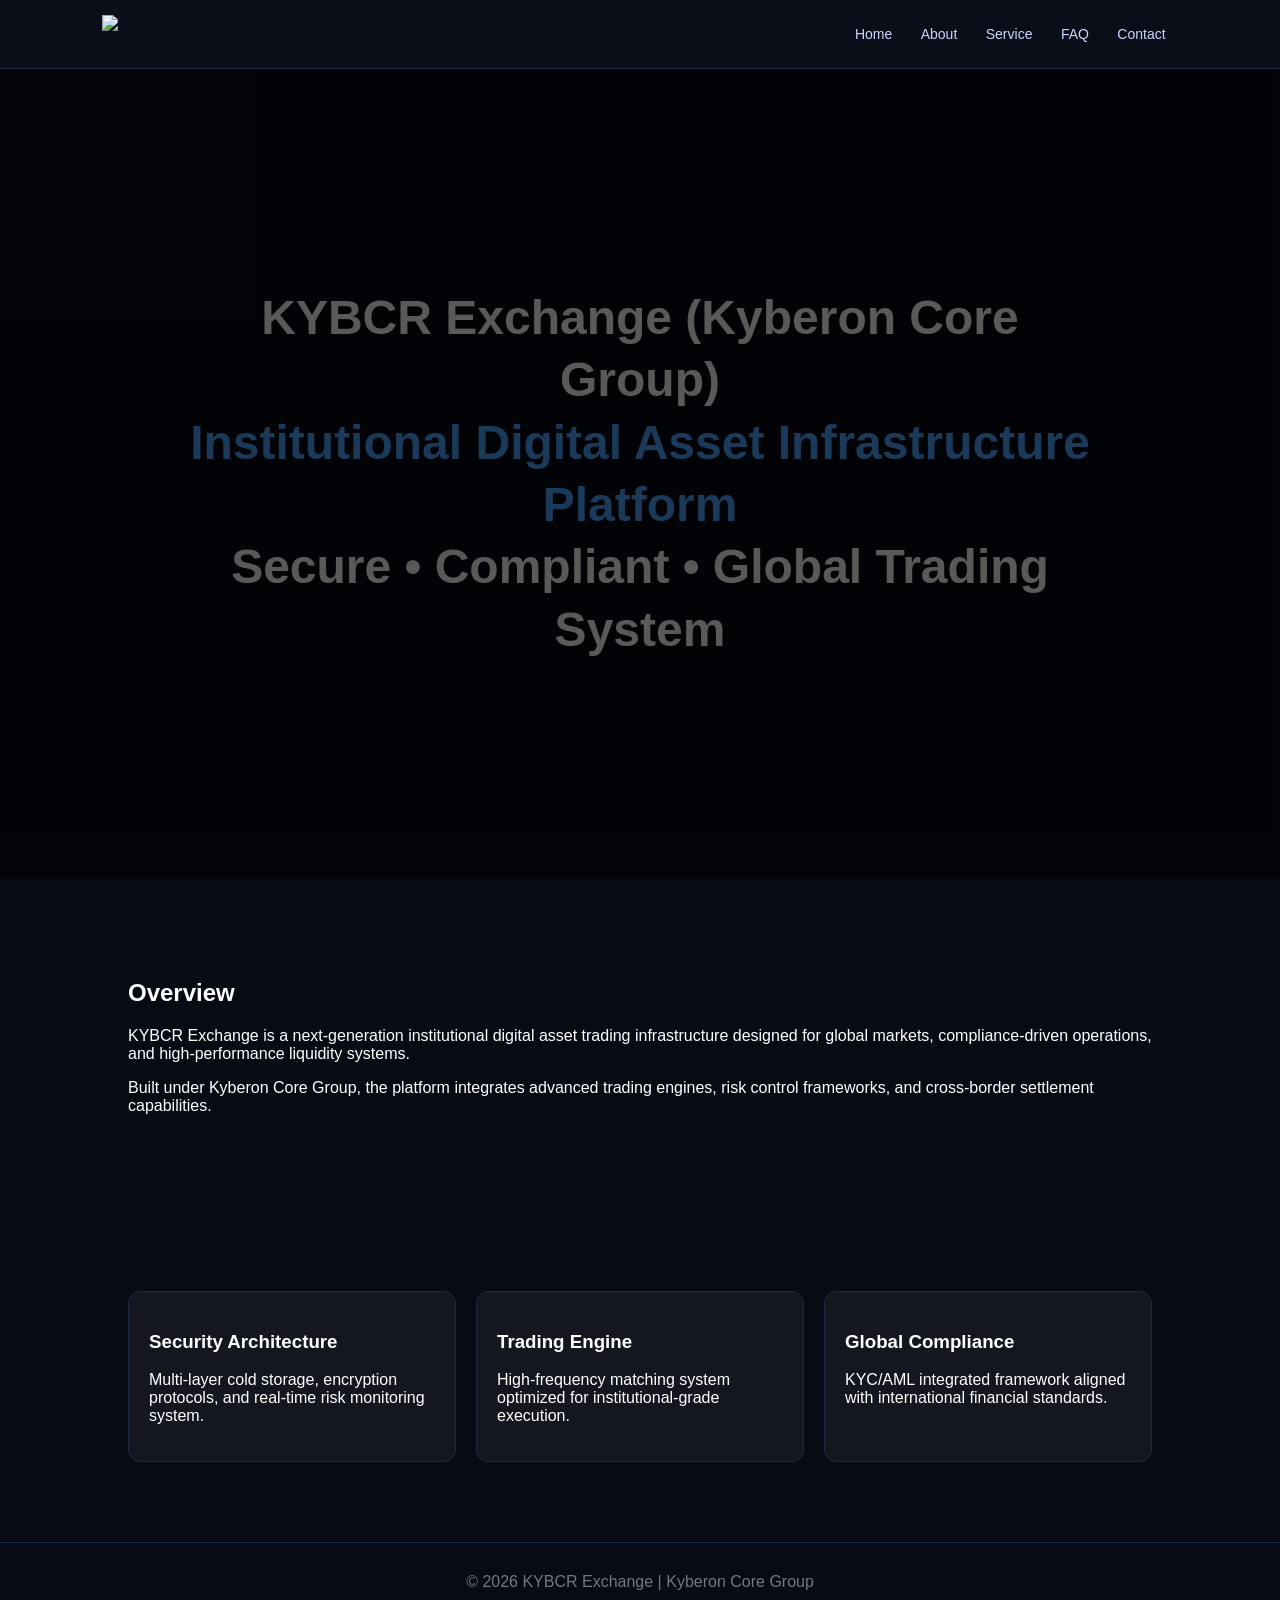
==== index.html @ f84ac25a "Create index.html" ====
<!DOCTYPE html>
<html lang="en">
<head>
<meta charset="UTF-8">
<title>KYBCR Exchange | Kyberon Core Group</title>

<style>
body{
margin:0;
font-family:Arial;
background:#070b14;
color:#fff;
}

/* NAV */
nav{
position:sticky;
top:0;
display:flex;
justify-content:space-between;
align-items:center;
padding:15px 8%;
background:rgba(10,15,25,0.9);
border-bottom:1px solid #1f2a44;
}

nav a{
color:#cbd5ff;
margin:0 12px;
text-decoration:none;
font-size:14px;
}
nav a:hover{color:#4da3ff;}

.logo{height:38px;}

/* HERO */
.hero{
height:90vh;
background:url('assets/hero-home.jpg') center/cover;
display:flex;
align-items:center;
justify-content:center;
text-align:center;
position:relative;
}

.hero::after{
content:'';
position:absolute;
top:0;left:0;
width:100%;height:100%;
background:rgba(0,0,0,0.65);
}

.hero h1{
position:relative;
font-size:48px;
max-width:900px;
line-height:1.3;
}

.hero span{color:#4da3ff;}

/* SECTIONS */
.section{padding:80px 10%;}

.grid{
display:flex;
gap:20px;
}

.card{
flex:1;
background:rgba(255,255,255,0.05);
border:1px solid #1f2a44;
padding:20px;
border-radius:12px;
}

/* FOOTER */
footer{
text-align:center;
padding:30px;
border-top:1px solid #1f2a44;
color:#777;
}
</style>
</head>

<body>

<nav>
<img src="assets/logo.png" class="logo">
<div>
<a href="index.html">Home</a>
<a href="about.html">About</a>
<a href="service.html">Service</a>
<a href="faq.html">FAQ</a>
<a href="contact.html">Contact</a>
</div>
</nav>

<div class="hero">
<h1>
KYBCR Exchange (Kyberon Core Group)<br>
<span>Institutional Digital Asset Infrastructure Platform</span><br>
Secure • Compliant • Global Trading System
</h1>
</div>

<div class="section">
<h2>Overview</h2>
<p>
KYBCR Exchange is a next-generation institutional digital asset trading infrastructure designed for global markets, compliance-driven operations, and high-performance liquidity systems.
</p>
<p>
Built under Kyberon Core Group, the platform integrates advanced trading engines, risk control frameworks, and cross-border settlement capabilities.
</p>
</div>

<div class="section grid">

<div class="card">
<h3>Security Architecture</h3>
<p>Multi-layer cold storage, encryption protocols, and real-time risk monitoring system.</p>
</div>

<div class="card">
<h3>Trading Engine</h3>
<p>High-frequency matching system optimized for institutional-grade execution.</p>
</div>

<div class="card">
<h3>Global Compliance</h3>
<p>KYC/AML integrated framework aligned with international financial standards.</p>
</div>

</div>

<footer>
© 2026 KYBCR Exchange | Kyberon Core Group
</footer>

</body>
</html>
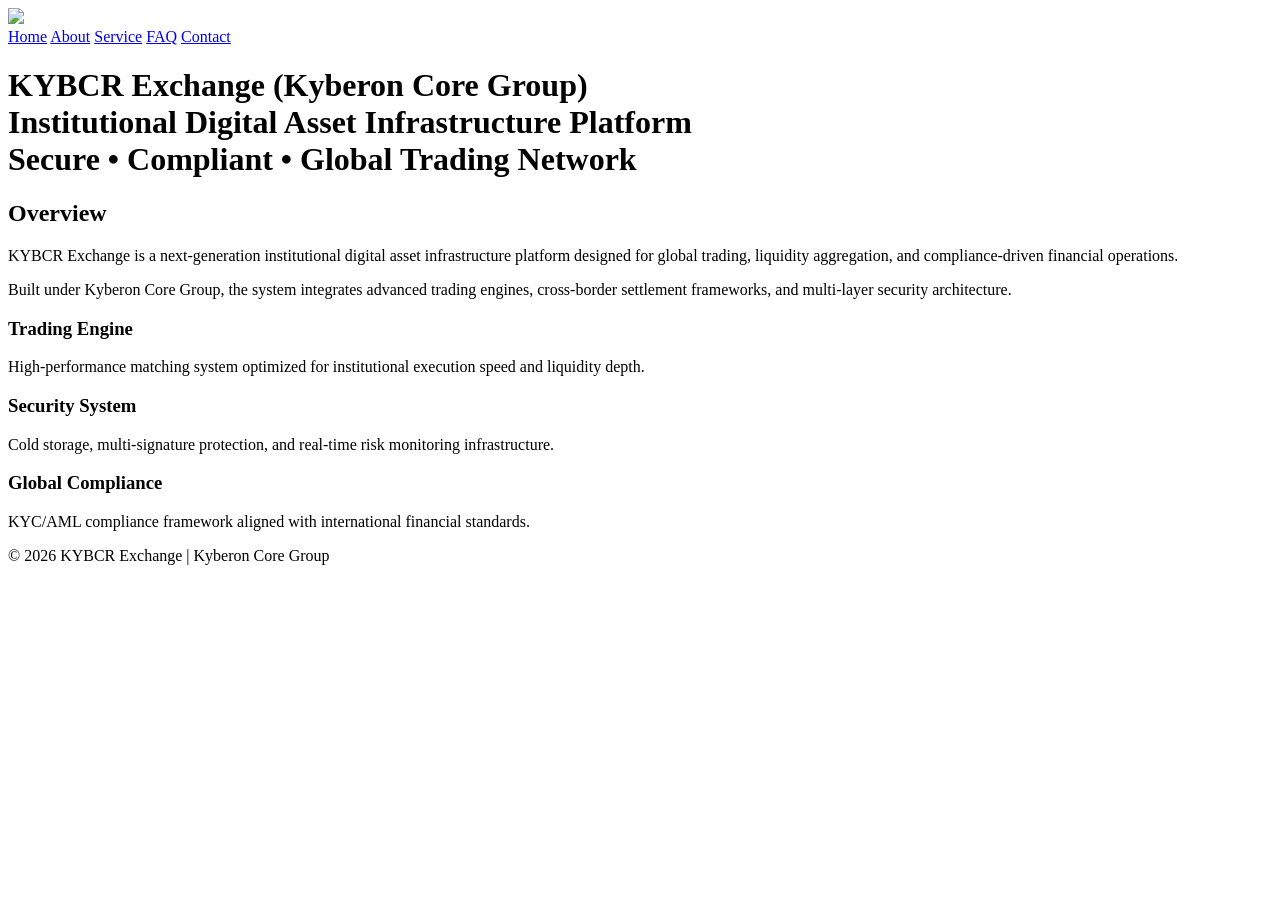
==== commit 4d60c120: "Update index.html" ====
--- a/index.html
+++ b/index.html
@@ -3,89 +3,7 @@
 <head>
 <meta charset="UTF-8">
 <title>KYBCR Exchange | Kyberon Core Group</title>
-
-<style>
-body{
-margin:0;
-font-family:Arial;
-background:#070b14;
-color:#fff;
-}
-
-/* NAV */
-nav{
-position:sticky;
-top:0;
-display:flex;
-justify-content:space-between;
-align-items:center;
-padding:15px 8%;
-background:rgba(10,15,25,0.9);
-border-bottom:1px solid #1f2a44;
-}
-
-nav a{
-color:#cbd5ff;
-margin:0 12px;
-text-decoration:none;
-font-size:14px;
-}
-nav a:hover{color:#4da3ff;}
-
-.logo{height:38px;}
-
-/* HERO */
-.hero{
-height:90vh;
-background:url('assets/hero-home.jpg') center/cover;
-display:flex;
-align-items:center;
-justify-content:center;
-text-align:center;
-position:relative;
-}
-
-.hero::after{
-content:'';
-position:absolute;
-top:0;left:0;
-width:100%;height:100%;
-background:rgba(0,0,0,0.65);
-}
-
-.hero h1{
-position:relative;
-font-size:48px;
-max-width:900px;
-line-height:1.3;
-}
-
-.hero span{color:#4da3ff;}
-
-/* SECTIONS */
-.section{padding:80px 10%;}
-
-.grid{
-display:flex;
-gap:20px;
-}
-
-.card{
-flex:1;
-background:rgba(255,255,255,0.05);
-border:1px solid #1f2a44;
-padding:20px;
-border-radius:12px;
-}
-
-/* FOOTER */
-footer{
-text-align:center;
-padding:30px;
-border-top:1px solid #1f2a44;
-color:#777;
-}
-</style>
+<link rel="stylesheet" href="assets/style.css">
 </head>
 
 <body>
@@ -101,39 +19,39 @@
 </div>
 </nav>
 
-<div class="hero">
+<div class="hero" style="background-image:url('assets/hero-home.jpg');">
 <h1>
 KYBCR Exchange (Kyberon Core Group)<br>
 <span>Institutional Digital Asset Infrastructure Platform</span><br>
-Secure • Compliant • Global Trading System
+Secure • Compliant • Global Trading Network
 </h1>
 </div>
 
 <div class="section">
 <h2>Overview</h2>
 <p>
-KYBCR Exchange is a next-generation institutional digital asset trading infrastructure designed for global markets, compliance-driven operations, and high-performance liquidity systems.
+KYBCR Exchange is a next-generation institutional digital asset infrastructure platform designed for global trading, liquidity aggregation, and compliance-driven financial operations.
 </p>
 <p>
-Built under Kyberon Core Group, the platform integrates advanced trading engines, risk control frameworks, and cross-border settlement capabilities.
+Built under Kyberon Core Group, the system integrates advanced trading engines, cross-border settlement frameworks, and multi-layer security architecture.
 </p>
 </div>
 
 <div class="section grid">
 
 <div class="card">
-<h3>Security Architecture</h3>
-<p>Multi-layer cold storage, encryption protocols, and real-time risk monitoring system.</p>
+<h3>Trading Engine</h3>
+<p>High-performance matching system optimized for institutional execution speed and liquidity depth.</p>
 </div>
 
 <div class="card">
-<h3>Trading Engine</h3>
-<p>High-frequency matching system optimized for institutional-grade execution.</p>
+<h3>Security System</h3>
+<p>Cold storage, multi-signature protection, and real-time risk monitoring infrastructure.</p>
 </div>
 
 <div class="card">
 <h3>Global Compliance</h3>
-<p>KYC/AML integrated framework aligned with international financial standards.</p>
+<p>KYC/AML compliance framework aligned with international financial standards.</p>
 </div>
 
 </div>
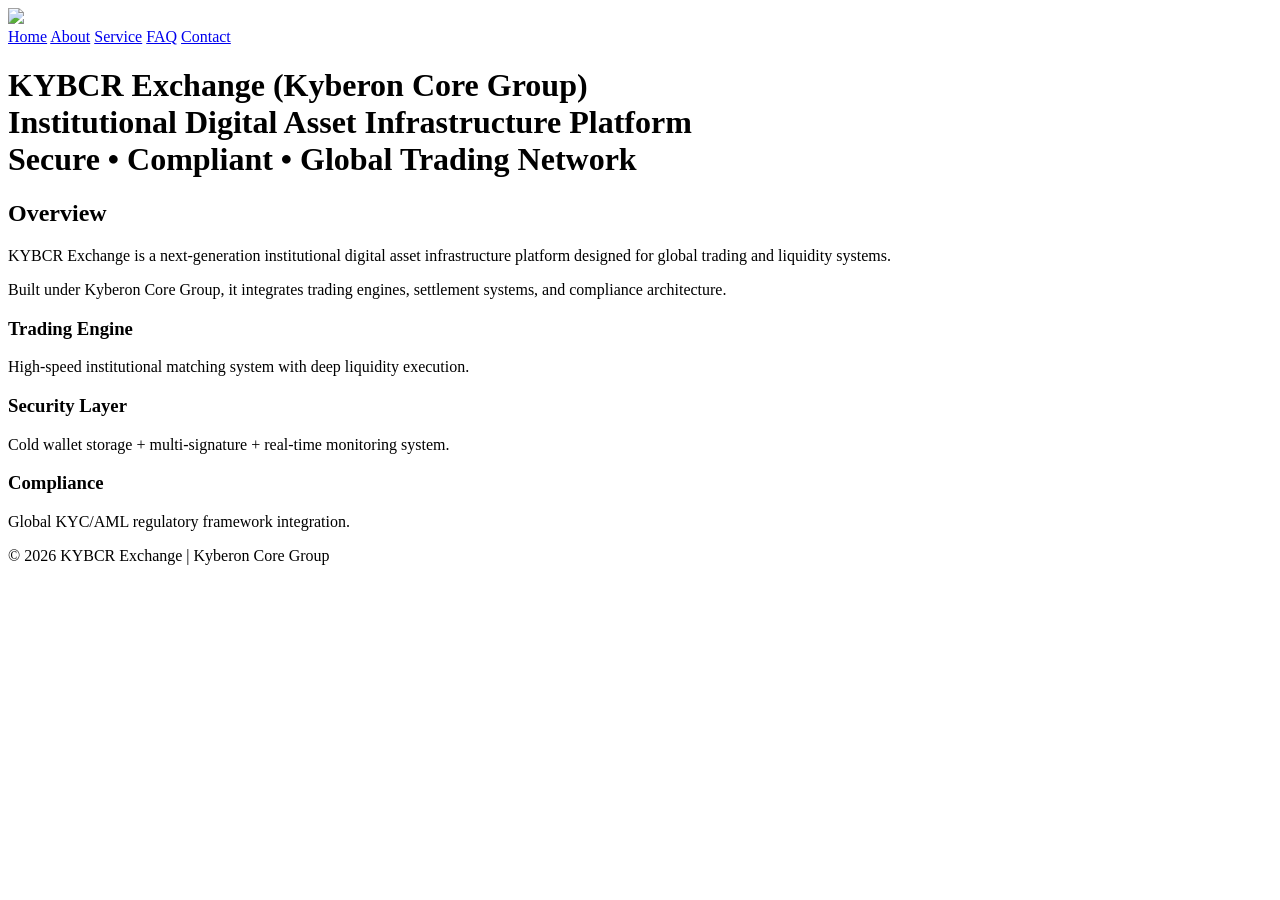
==== commit 581549c8: "Update index.html" ====
--- a/index.html
+++ b/index.html
@@ -3,13 +3,14 @@
 <head>
 <meta charset="UTF-8">
 <title>KYBCR Exchange | Kyberon Core Group</title>
-<link rel="stylesheet" href="assets/style.css">
+
+<link rel="stylesheet" href="css/style.css">
 </head>
 
 <body>
 
 <nav>
-<img src="assets/logo.png" class="logo">
+<img src="images/logo.png" class="logo">
 <div>
 <a href="index.html">Home</a>
 <a href="about.html">About</a>
@@ -19,7 +20,7 @@
 </div>
 </nav>
 
-<div class="hero" style="background-image:url('assets/hero-home.jpg');">
+<div class="hero" style="background-image:url('images/hero-home.jpg');">
 <h1>
 KYBCR Exchange (Kyberon Core Group)<br>
 <span>Institutional Digital Asset Infrastructure Platform</span><br>
@@ -30,10 +31,10 @@
 <div class="section">
 <h2>Overview</h2>
 <p>
-KYBCR Exchange is a next-generation institutional digital asset infrastructure platform designed for global trading, liquidity aggregation, and compliance-driven financial operations.
+KYBCR Exchange is a next-generation institutional digital asset infrastructure platform designed for global trading and liquidity systems.
 </p>
 <p>
-Built under Kyberon Core Group, the system integrates advanced trading engines, cross-border settlement frameworks, and multi-layer security architecture.
+Built under Kyberon Core Group, it integrates trading engines, settlement systems, and compliance architecture.
 </p>
 </div>
 
@@ -41,17 +42,17 @@
 
 <div class="card">
 <h3>Trading Engine</h3>
-<p>High-performance matching system optimized for institutional execution speed and liquidity depth.</p>
+<p>High-speed institutional matching system with deep liquidity execution.</p>
 </div>
 
 <div class="card">
-<h3>Security System</h3>
-<p>Cold storage, multi-signature protection, and real-time risk monitoring infrastructure.</p>
+<h3>Security Layer</h3>
+<p>Cold wallet storage + multi-signature + real-time monitoring system.</p>
 </div>
 
 <div class="card">
-<h3>Global Compliance</h3>
-<p>KYC/AML compliance framework aligned with international financial standards.</p>
+<h3>Compliance</h3>
+<p>Global KYC/AML regulatory framework integration.</p>
 </div>
 
 </div>
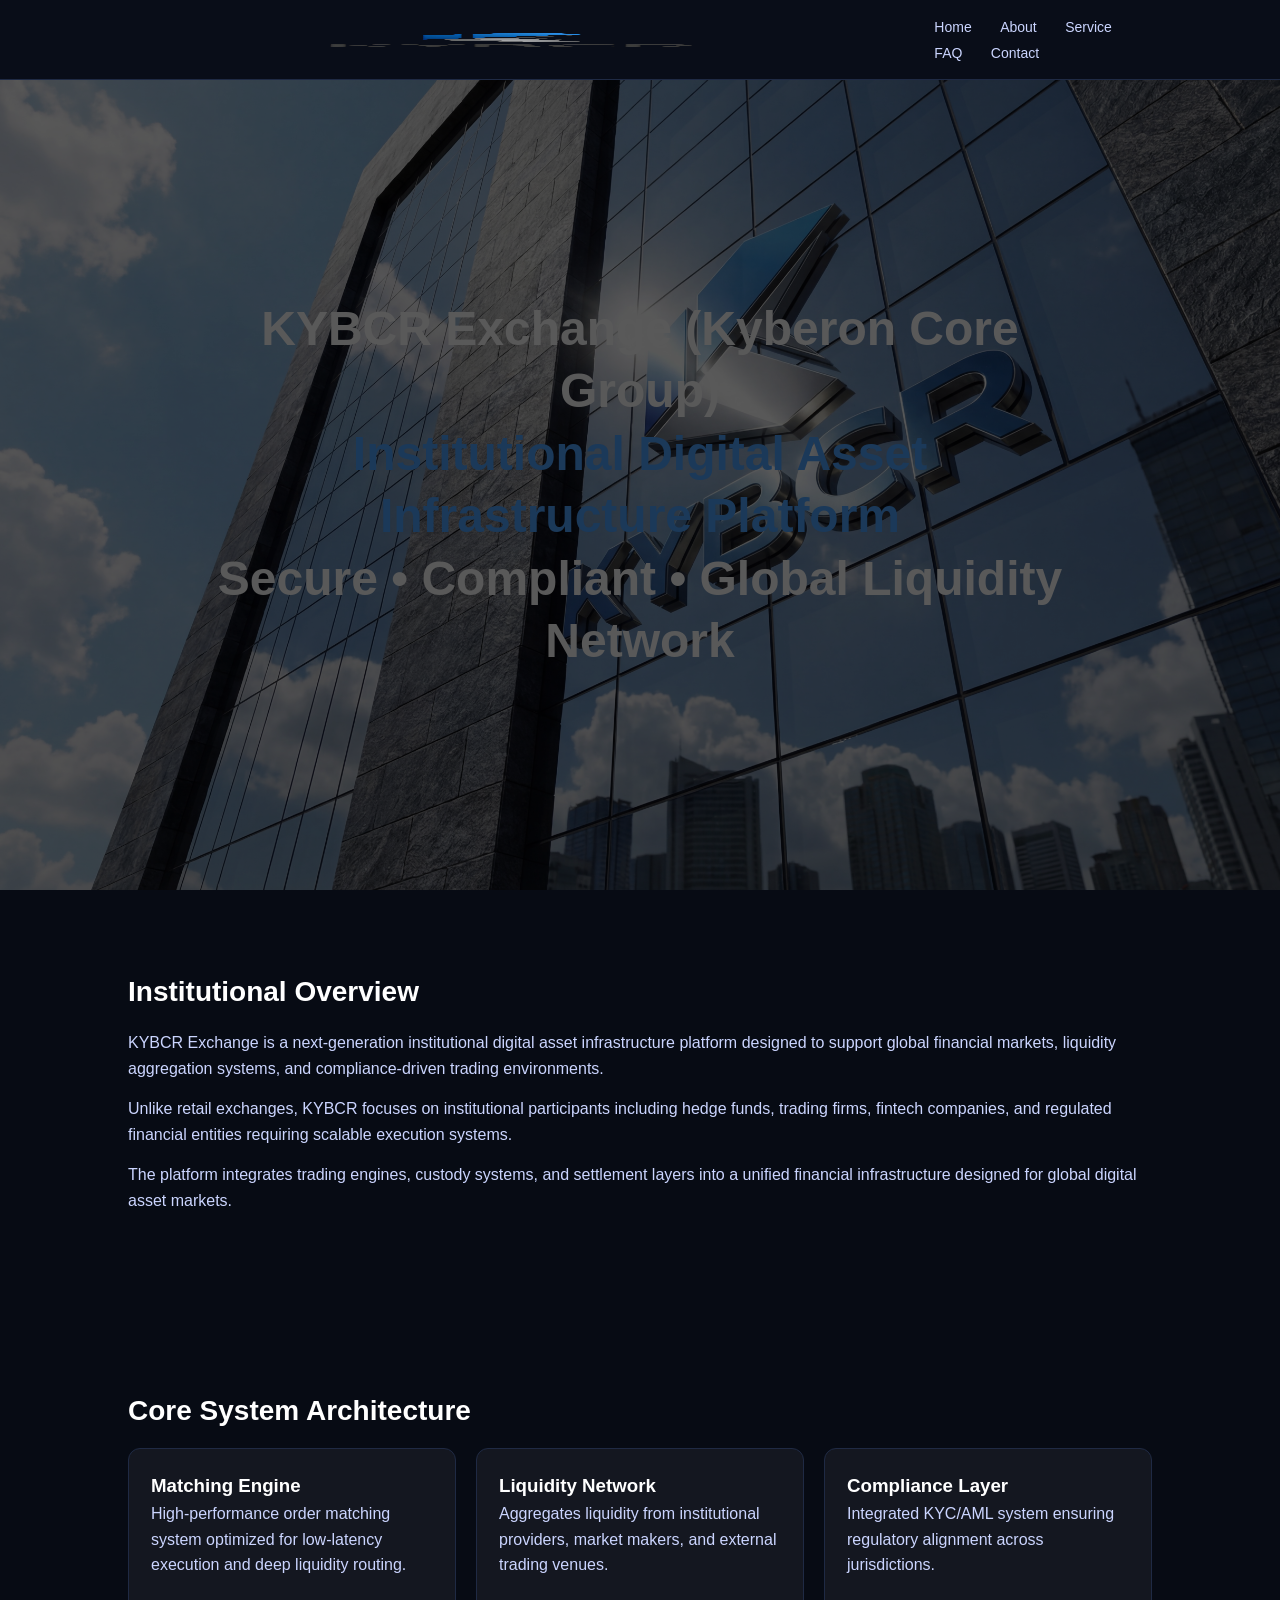
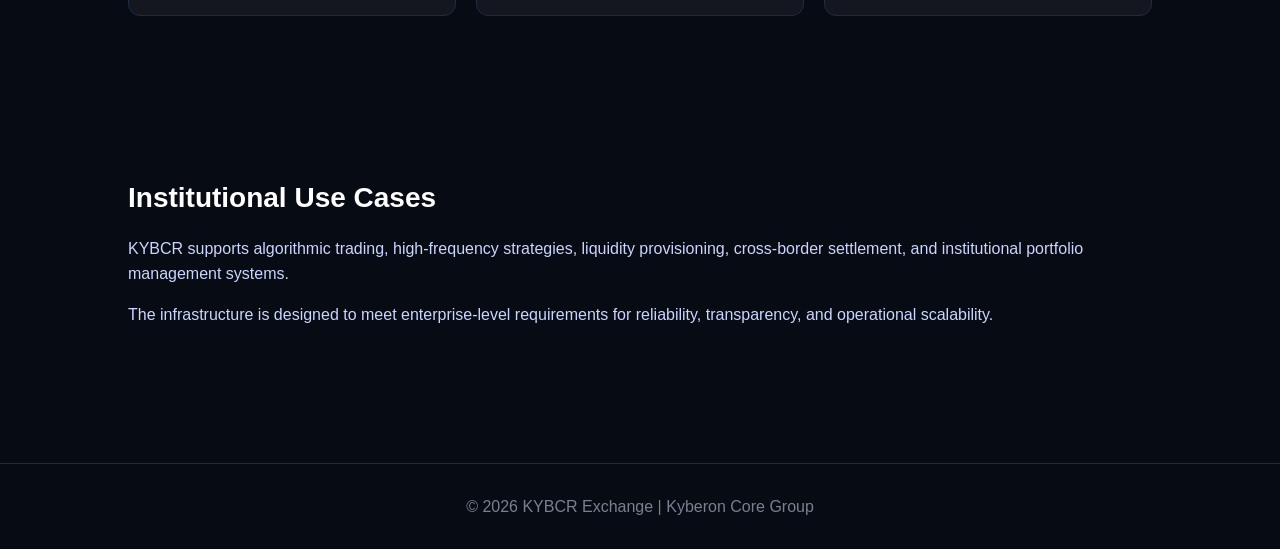
==== commit 25adea9c: "Update index.html" ====
--- a/index.html
+++ b/index.html
@@ -3,7 +3,6 @@
 <head>
 <meta charset="UTF-8">
 <title>KYBCR Exchange | Kyberon Core Group</title>
-
 <link rel="stylesheet" href="css/style.css">
 </head>
 
@@ -24,37 +23,65 @@
 <h1>
 KYBCR Exchange (Kyberon Core Group)<br>
 <span>Institutional Digital Asset Infrastructure Platform</span><br>
-Secure • Compliant • Global Trading Network
+Secure • Compliant • Global Liquidity Network
 </h1>
 </div>
 
 <div class="section">
-<h2>Overview</h2>
+<h2>Institutional Overview</h2>
+
 <p>
-KYBCR Exchange is a next-generation institutional digital asset infrastructure platform designed for global trading and liquidity systems.
+KYBCR Exchange is a next-generation institutional digital asset infrastructure platform designed to support global financial markets, liquidity aggregation systems, and compliance-driven trading environments.
 </p>
+
 <p>
-Built under Kyberon Core Group, it integrates trading engines, settlement systems, and compliance architecture.
+Unlike retail exchanges, KYBCR focuses on institutional participants including hedge funds, trading firms, fintech companies, and regulated financial entities requiring scalable execution systems.
+</p>
+
+<p>
+The platform integrates trading engines, custody systems, and settlement layers into a unified financial infrastructure designed for global digital asset markets.
 </p>
 </div>
 
-<div class="section grid">
+<div class="section">
+<h2>Core System Architecture</h2>
+
+<div class="grid">
 
 <div class="card">
-<h3>Trading Engine</h3>
-<p>High-speed institutional matching system with deep liquidity execution.</p>
+<h3>Matching Engine</h3>
+<p>
+High-performance order matching system optimized for low-latency execution and deep liquidity routing.
+</p>
 </div>
 
 <div class="card">
-<h3>Security Layer</h3>
-<p>Cold wallet storage + multi-signature + real-time monitoring system.</p>
+<h3>Liquidity Network</h3>
+<p>
+Aggregates liquidity from institutional providers, market makers, and external trading venues.
+</p>
 </div>
 
 <div class="card">
-<h3>Compliance</h3>
-<p>Global KYC/AML regulatory framework integration.</p>
+<h3>Compliance Layer</h3>
+<p>
+Integrated KYC/AML system ensuring regulatory alignment across jurisdictions.
+</p>
 </div>
 
+</div>
+</div>
+
+<div class="section">
+<h2>Institutional Use Cases</h2>
+
+<p>
+KYBCR supports algorithmic trading, high-frequency strategies, liquidity provisioning, cross-border settlement, and institutional portfolio management systems.
+</p>
+
+<p>
+The infrastructure is designed to meet enterprise-level requirements for reliability, transparency, and operational scalability.
+</p>
 </div>
 
 <footer>
--- a/css/style.css
+++ b/css/style.css
@@ -0,0 +1,228 @@
+/* ===================================================
+KYBCR Exchange (Kyberon Core Group)
+Official Enterprise CSS
+Theme: Black / Blue / Silver (FinTech / Exchange Style)
+Folder: /css/style.css
+=================================================== */
+
+/* RESET */
+*{
+margin:0;
+padding:0;
+box-sizing:border-box;
+}
+
+body{
+font-family:Arial, Helvetica, sans-serif;
+background:#070b14;
+color:#ffffff;
+line-height:1.6;
+}
+
+/* ================= NAVBAR ================= */
+nav{
+position:sticky;
+top:0;
+z-index:999;
+display:flex;
+justify-content:space-between;
+align-items:center;
+padding:14px 8%;
+background:rgba(10,15,25,0.92);
+backdrop-filter:blur(10px);
+border-bottom:1px solid #1f2a44;
+}
+
+nav a{
+margin:0 12px;
+font-size:14px;
+color:#cbd5ff;
+text-decoration:none;
+transition:0.3s;
+}
+
+nav a:hover{
+color:#4da3ff;
+}
+
+/* LOGO */
+.logo{
+height:38px;
+}
+
+/* ================= HERO FULL ================= */
+.hero{
+height:90vh;
+display:flex;
+align-items:center;
+justify-content:center;
+text-align:center;
+position:relative;
+background-size:cover;
+background-position:center;
+}
+
+.hero::after{
+content:"";
+position:absolute;
+top:0;
+left:0;
+width:100%;
+height:100%;
+background:rgba(0,0,0,0.65);
+}
+
+.hero h1{
+position:relative;
+font-size:48px;
+max-width:900px;
+padding:20px;
+line-height:1.3;
+}
+
+.hero span{
+color:#4da3ff;
+}
+
+/* ================= HERO SMALL ================= */
+.hero-small{
+height:40vh;
+display:flex;
+align-items:center;
+justify-content:center;
+font-size:40px;
+font-weight:bold;
+background-size:cover;
+background-position:center;
+position:relative;
+}
+
+.hero-small::after{
+content:"";
+position:absolute;
+top:0;
+left:0;
+width:100%;
+height:100%;
+background:rgba(0,0,0,0.6);
+}
+
+/* ================= SECTIONS ================= */
+.section{
+padding:80px 10%;
+}
+
+.section h2{
+font-size:28px;
+margin-bottom:15px;
+}
+
+.section p{
+color:#cbd5ff;
+margin-bottom:15px;
+}
+
+/* ================= GRID ================= */
+.grid{
+display:flex;
+gap:20px;
+flex-wrap:wrap;
+}
+
+/* ================= CARDS ================= */
+.card{
+flex:1;
+min-width:250px;
+background:rgba(255,255,255,0.05);
+border:1px solid #1f2a44;
+padding:22px;
+border-radius:12px;
+transition:0.3s;
+}
+
+.card:hover{
+transform:translateY(-6px);
+border-color:#4da3ff;
+box-shadow:0 10px 30px rgba(77,163,255,0.15);
+}
+
+/* ================= BOX ================= */
+.box{
+background:rgba(255,255,255,0.05);
+border:1px solid #1f2a44;
+padding:22px;
+border-radius:12px;
+margin-bottom:20px;
+}
+
+/* ================= IMAGES ================= */
+img{
+width:100%;
+border-radius:10px;
+}
+
+/* ================= FAQ ================= */
+details{
+background:rgba(255,255,255,0.05);
+border:1px solid #1f2a44;
+padding:15px;
+margin-bottom:10px;
+border-radius:10px;
+transition:0.3s;
+}
+
+details:hover{
+border-color:#4da3ff;
+}
+
+summary{
+cursor:pointer;
+color:#4da3ff;
+font-weight:500;
+}
+
+/* ================= FOOTER ================= */
+footer{
+text-align:center;
+padding:30px;
+border-top:1px solid #1f2a44;
+color:#7a7f91;
+margin-top:40px;
+}
+
+/* ================= BUTTON (future use) ================= */
+.btn{
+display:inline-block;
+padding:10px 18px;
+background:#4da3ff;
+color:#000;
+border-radius:6px;
+font-weight:bold;
+transition:0.3s;
+}
+
+.btn:hover{
+background:#82cfff;
+}
+
+/* ================= RESPONSIVE ================= */
+@media(max-width:768px){
+
+.hero h1{
+font-size:26px;
+}
+
+.hero-small{
+font-size:26px;
+}
+
+.grid{
+flex-direction:column;
+}
+
+nav{
+flex-direction:column;
+gap:10px;
+padding:15px;
+}
+}
